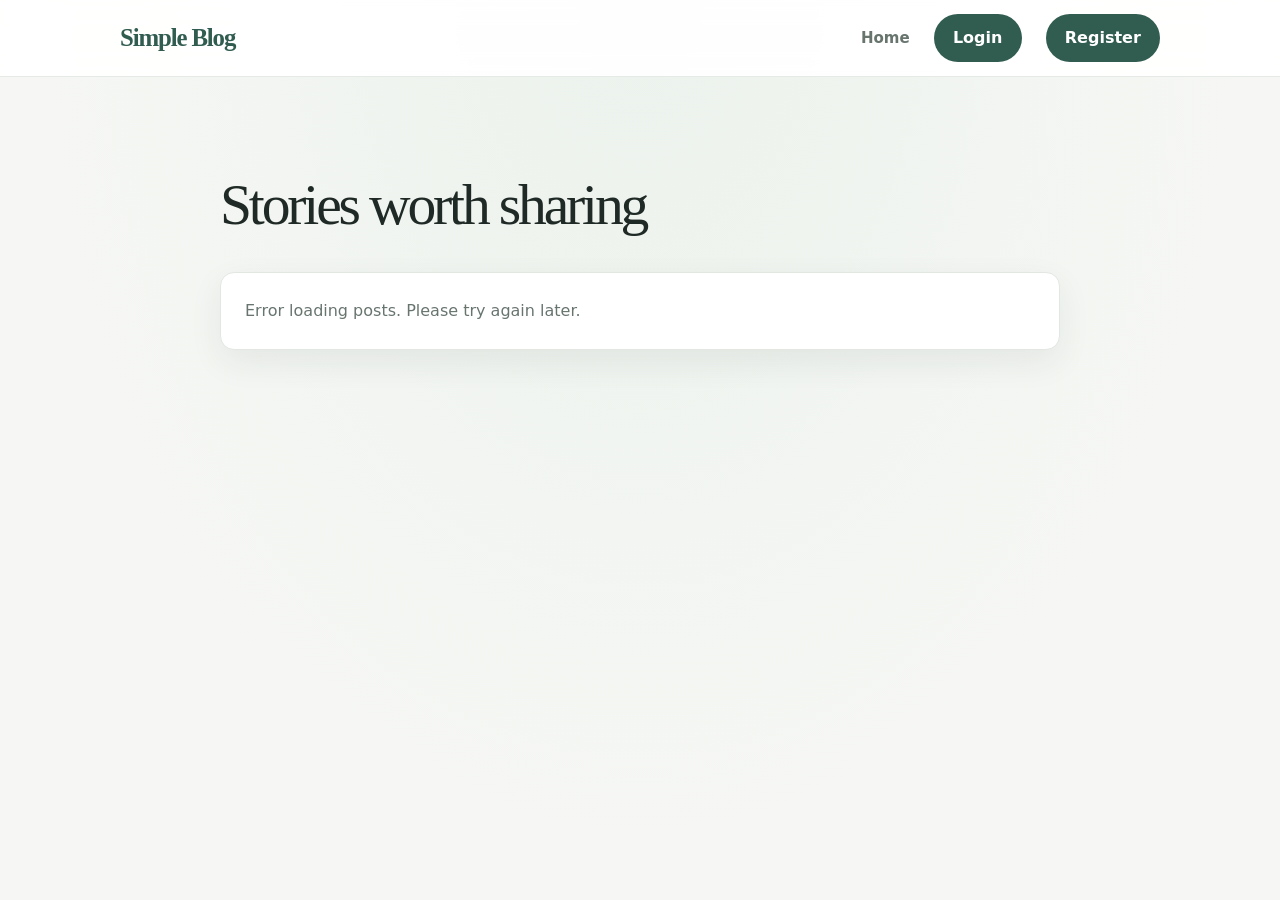
==== index.html @ 531186dd "Initial Frontend Commit" ====
<!DOCTYPE html>
<html lang="en">
<head>
    <meta charset="UTF-8">
    <meta name="viewport" content="width=device-width, initial-scale=1.0">
    <title>Simple Blog | Home</title>
    <link rel="stylesheet" href="css/style.css">
</head>
<body>
    <header class="nav-bar">
        <div class="nav-container">
           <a href="index.html" class="brand">Simple Blog</a>

           <nav class="nav-links" id ="nav-links">
            
                <ul>
                    <li><a href="index.html">Home</a></li>
                    <li><a href="create.html" class="btn-primary">Create Blog</a></li>
                </ul>
            </nav>
        </div>
    </header>


    <main class="main-container">
        <h1>Stories worth sharing</h1>
        <div class="post-list" id="post-list">
        <p>Loading posts...</p>
        </div>

        <div>
            
        </div>
    </main>
    

    <script type="module" src="js/feed.js"></script>
    <script type="module" src="js/nav.js"></script>
</body>
</html>
---- css/style.css ----
:root {
    color-scheme: light;
    --primary: #315c50;
    --primary-hover: #24473d;
    --bg: #f6f7f4;
    --surface: #ffffff;
    --border: #e2e7e2;
    --text: #1f2925;
    --muted: #68756f;
    --focus: #82b7a5;
    --radius: 14px;
    --shadow: 0 12px 34px rgba(28, 48, 39, 0.07);
}

* {
    box-sizing: border-box;
    margin: 0;
    padding: 0;
}

body {
    min-height: 100vh;
    background:
        radial-gradient(ellipse at top, rgba(221, 235, 226, 0.42), transparent 38rem),
        var(--bg);
    color: var(--text);
    font-family: Inter, ui-sans-serif, system-ui, -apple-system, BlinkMacSystemFont, "Segoe UI", sans-serif;
    line-height: 1.7;
    -webkit-font-smoothing: antialiased;
}

a {
    color: inherit;
    text-decoration: none;
}

button,
input,
textarea {
    font: inherit;
}

.nav-bar {
    position: sticky;
    top: 0;
    z-index: 10;
    border-bottom: 1px solid rgba(226, 231, 226, 0.85);
    background: rgba(255, 255, 255, 0.92);
    backdrop-filter: blur(14px);
}

.nav-container {
    width: min(100% - 3rem, 1040px);
    min-height: 76px;
    margin: 0 auto;
    display: flex;
    justify-content: space-between;
    align-items: center;
    gap: 1.5rem;
}

.brand {
    color: var(--primary);
    font-family: Georgia, "Times New Roman", serif;
    font-size: 1.55rem;
    font-weight: 700;
    letter-spacing: -0.045em;
}

.nav-links ul {
    display: flex;
    align-items: center;
    gap: 1.5rem;
    list-style: none;
}

.nav-links a:not(.btn-primary) {
    color: var(--muted);
    font-size: 0.94rem;
    font-weight: 600;
    transition: color 160ms ease;
}

.nav-links a:not(.btn-primary):hover {
    color: var(--primary);
}

.btn-primary,
button[type="submit"] {
    display: inline-flex;
    min-height: 44px;
    align-items: center;
    justify-content: center;
    border: 0;
    border-radius: 999px;
    padding: 0.65rem 1.2rem;
    background: var(--primary);
    color: #fff;
    font-weight: 650;
    cursor: pointer;
    transition: background 160ms ease, transform 160ms ease, box-shadow 160ms ease;
}

.btn-primary:hover,
button[type="submit"]:hover {
    transform: translateY(-1px);
    background: var(--primary-hover);
    box-shadow: 0 6px 16px rgba(49, 92, 80, 0.2);
}

a:focus-visible,
button:focus-visible,
input:focus-visible,
textarea:focus-visible {
    outline: 3px solid var(--focus);
    outline-offset: 3px;
}

.main-container {
    width: min(100% - 3rem, 840px);
    margin: 0 auto;
    padding: clamp(3rem, 8vw, 6rem) 0;
}

.main-container > h1,
.main-container > h2 {
    margin-bottom: 0.65rem;
    font-family: Georgia, "Times New Roman", serif;
    font-size: clamp(2.3rem, 6vw, 3.6rem);
    font-weight: 500;
    letter-spacing: -0.055em;
    line-height: 1.1;
}

.post-list {
    display: grid;
    gap: 1.15rem;
    margin-top: 2.25rem;
}

.post-list > p,
.post {
    border: 1px solid var(--border);
    border-radius: var(--radius);
    background: var(--surface);
    box-shadow: var(--shadow);
}

.post-list > p {
    padding: 1.5rem;
    color: var(--muted);
}

.post {
    padding: clamp(1.5rem, 4vw, 2.25rem);
    transition: border-color 180ms ease, transform 180ms ease, box-shadow 180ms ease;
}

.post:hover {
    transform: translateY(-2px);
    border-color: #c8d8cf;
    box-shadow: 0 16px 38px rgba(28, 48, 39, 0.1);
}

.post h2 {
    margin-bottom: 0.75rem;
    font-family: Georgia, "Times New Roman", serif;
    font-size: clamp(1.45rem, 3vw, 1.9rem);
    font-weight: 600;
    letter-spacing: -0.035em;
    line-height: 1.25;
}

.post p {
    color: #52605a;
    overflow-wrap: anywhere;
    white-space: pre-wrap;
}

.form-card {
    max-width: 720px;
    margin: 0 auto;
    border: 1px solid var(--border);
    border-radius: 20px;
    padding: clamp(1.5rem, 5vw, 3rem);
    background: var(--surface);
    box-shadow: var(--shadow);
}

.form-card h1,
.form-card h2 {
    margin-bottom: 0.5rem;
    font-family: Georgia, "Times New Roman", serif;
    font-size: clamp(2rem, 5vw, 2.8rem);
    font-weight: 500;
    letter-spacing: -0.05em;
    line-height: 1.15;
}

.form-intro {
    margin-bottom: 2rem;
    color: var(--muted);
}

#create-form {
    display: grid;
    gap: 1.5rem;
}

.form-group {
    display: grid;
    gap: 0.5rem;
}

.form-group label {
    font-size: 0.94rem;
    font-weight: 650;
}

.form-group input,
.form-group textarea {
    width: 100%;
    border: 1px solid #d6ded8;
    border-radius: 10px;
    padding: 0.85rem 1rem;
    background: #fcfdfb;
    color: var(--text);
    transition: border-color 160ms ease, box-shadow 160ms ease;
}

.form-group input::placeholder,
.form-group textarea::placeholder {
    color: #99a49e;
}

.form-group input:focus,
.form-group textarea:focus {
    border-color: var(--focus);
    outline: none;
    box-shadow: 0 0 0 4px rgba(130, 183, 165, 0.18);
}

.form-group textarea {
    min-height: 240px;
    resize: vertical;
}

button[type="submit"] {
    justify-self: start;
    min-width: 150px;
}

.auth-main {
    display: grid;
    min-height: calc(100vh - 76px);
    align-content: center;
    justify-items: center;
    padding-top: clamp(2rem, 6vw, 4rem);
    padding-bottom: clamp(2rem, 6vw, 4rem);
}

.auth-card {
    width: min(100%, 460px);
    padding: clamp(1.75rem, 6vw, 2.75rem);
}

.auth-card h1 {
    margin-bottom: 0.5rem;
}

.auth-card .form-intro {
    margin-bottom: 1.75rem;
}

.auth-form {
    display: grid;
    gap: 1.25rem;
}

.auth-form button[type="submit"] {
    width: 100%;
    margin-top: 0.25rem;
}

.auth-switch {
    color: var(--muted);
    font-size: 0.93rem;
    text-align: center;
}

.auth-switch a {
    color: var(--primary);
    font-weight: 700;
}

.auth-switch a:hover {
    color: var(--primary-hover);
    text-decoration: underline;
    text-underline-offset: 3px;
}

@media (max-width: 560px) {
    .nav-container {
        width: min(100% - 2rem, 1040px);
        min-height: 68px;
    }

    .brand {
        font-size: 1.35rem;
    }

    .nav-links ul {
        gap: 0.85rem;
    }

    .nav-links a:not(.btn-primary) {
        font-size: 0.88rem;
    }

    .btn-primary {
        min-height: 40px;
        padding: 0.55rem 0.9rem;
        font-size: 0.88rem;
    }

    .main-container {
        width: min(100% - 2rem, 840px);
        padding: 3rem 0;
    }

    .auth-main {
        min-height: calc(100vh - 68px);
        padding-top: 2rem;
        padding-bottom: 2rem;
    }
}

@media (prefers-reduced-motion: reduce) {
    *,
    *::before,
    *::after {
        scroll-behavior: auto !important;
        transition-duration: 0.01ms !important;
    }
}
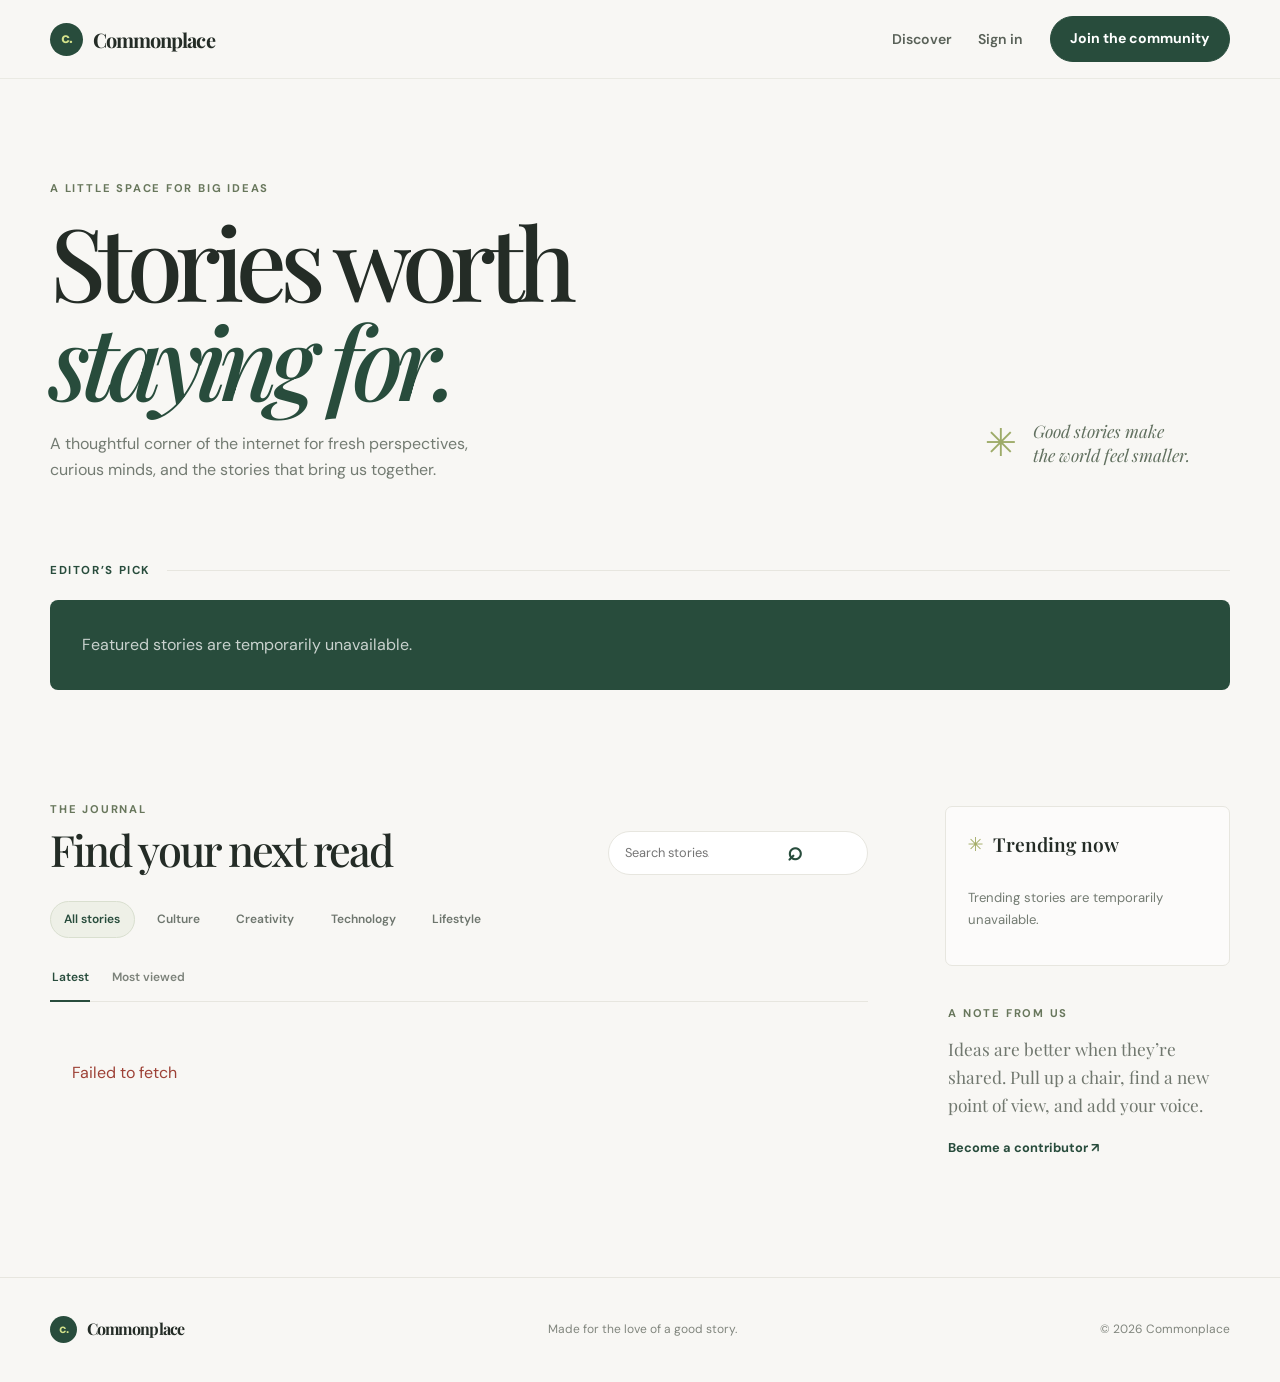
==== commit 58ac51d0: "Update" ====
--- a/index.html
+++ b/index.html
@@ -3,38 +3,89 @@
 <head>
     <meta charset="UTF-8">
     <meta name="viewport" content="width=device-width, initial-scale=1.0">
-    <title>Simple Blog | Home</title>
+    <meta name="theme-color" content="#f8f7f4">
+    <meta name="description" content="Thoughtful stories on creativity, culture, technology, and everyday life.">
+    <title>Commonplace — Stories worth sharing</title>
+    <link rel="preconnect" href="https://fonts.googleapis.com">
+    <link rel="preconnect" href="https://fonts.gstatic.com" crossorigin>
+    <link href="https://fonts.googleapis.com/css2?family=DM+Sans:wght@400;500;600;700&family=Playfair+Display:wght@500;600;700&display=swap" rel="stylesheet">
     <link rel="stylesheet" href="css/style.css">
 </head>
 <body>
-    <header class="nav-bar">
+    <header class="site-header">
         <div class="nav-container">
-           <a href="index.html" class="brand">Simple Blog</a>
-
-           <nav class="nav-links" id ="nav-links">
-            
-                <ul>
-                    <li><a href="index.html">Home</a></li>
-                    <li><a href="create.html" class="btn-primary">Create Blog</a></li>
-                </ul>
+            <a href="index.html" class="brand"><span class="brand-mark">c.</span> Commonplace</a>
+            <nav id="nav-links" class="nav-links" aria-label="Main navigation">
+                <ul><li><a href="index.html" aria-current="page">Discover</a></li><li><a href="login.html">Sign in</a></li><li><a class="btn-primary" href="register.html">Join the community</a></li></ul>
             </nav>
         </div>
     </header>
 
+    <main class="home-container">
+        <section class="welcome-row">
+            <div>
+                <p class="eyebrow">A little space for big ideas</p>
+                <h1>Stories worth<br><span>staying for.</span></h1>
+                <p class="welcome-copy">A thoughtful corner of the internet for fresh perspectives, curious minds, and the stories that bring us together.</p>
+            </div>
+            <div class="welcome-aside">
+                <span class="welcome-aside-mark" aria-hidden="true">✳</span>
+                <p>Good stories make<br>the world feel smaller.</p>
+            </div>
+        </section>
 
-    <main class="main-container">
-        <h1>Stories worth sharing</h1>
-        <div class="post-list" id="post-list">
-        <p>Loading posts...</p>
-        </div>
+        <section class="featured-section" aria-label="Featured story">
+            <div class="section-kicker"><span>Editor’s pick</span><span class="kicker-line"></span></div>
+            <div id="featured-post" class="featured-placeholder"><p>Finding your next favorite story...</p></div>
+        </section>
 
-        <div>
-            
-        </div>
+        <section class="discover-layout">
+            <div class="feed-column">
+                <div class="feed-heading">
+                    <div>
+                        <p class="eyebrow">The journal</p>
+                        <h2>Find your next read</h2>
+                    </div>
+                    <form id="search-form" class="search-form" role="search">
+                        <label class="sr-only" for="search-input">Search stories</label>
+                        <input id="search-input" type="search" placeholder="Search stories..." autocomplete="off">
+                        <button type="submit" aria-label="Search">⌕</button>
+                    </form>
+                </div>
+                <div class="feed-controls">
+                    <div class="category-filters" id="category-filters" aria-label="Filter stories by category">
+                        <button class="category-chip is-active" type="button" data-category="All stories" aria-pressed="true">All stories</button>
+                        <button class="category-chip" type="button" data-category="Culture" aria-pressed="false">Culture</button>
+                        <button class="category-chip" type="button" data-category="Creativity" aria-pressed="false">Creativity</button>
+                        <button class="category-chip" type="button" data-category="Technology" aria-pressed="false">Technology</button>
+                        <button class="category-chip" type="button" data-category="Lifestyle" aria-pressed="false">Lifestyle</button>
+                    </div>
+                    <div class="sort-tabs" role="tablist" aria-label="Sort stories">
+                        <button type="button" class="sort-tab is-active" data-sort="latest" role="tab" aria-selected="true">Latest</button>
+                        <button type="button" class="sort-tab" data-sort="popular" role="tab" aria-selected="false">Most viewed</button>
+                    </div>
+                </div>
+                <div class="post-list" id="post-list" aria-live="polite"><p class="loading-message">Loading the latest stories...</p></div>
+            </div>
+            <aside class="sidebar">
+                <section class="sidebar-card trending-card" aria-labelledby="trending-title">
+                    <div class="sidebar-heading"><span class="trending-star">✳</span><h2 id="trending-title">Trending now</h2></div>
+                    <div id="trending-list" class="trending-list"><p class="sidebar-muted">Gathering the most-read stories...</p></div>
+                </section>
+                <section class="sidebar-note">
+                    <p class="eyebrow">A note from us</p>
+                    <p>Ideas are better when they’re shared. Pull up a chair, find a new point of view, and add your voice.</p>
+                    <a href="register.html" class="text-link">Become a contributor <span aria-hidden="true">↗</span></a>
+                </section>
+            </aside>
+        </section>
     </main>
-    
-
+    <footer class="site-footer">
+        <a href="index.html" class="brand"><span class="brand-mark">c.</span> Commonplace</a>
+        <p>Made for the love of a good story.</p>
+        <span>© <span id="year"></span> Commonplace</span>
+    </footer>
     <script type="module" src="js/feed.js"></script>
     <script type="module" src="js/nav.js"></script>
 </body>
-</html>+</html>
--- a/css/style.css
+++ b/css/style.css
@@ -1,345 +1,599 @@
 :root {
     color-scheme: light;
-    --primary: #315c50;
-    --primary-hover: #24473d;
-    --bg: #f6f7f4;
-    --surface: #ffffff;
-    --border: #e2e7e2;
-    --text: #1f2925;
-    --muted: #68756f;
-    --focus: #82b7a5;
-    --radius: 14px;
-    --shadow: 0 12px 34px rgba(28, 48, 39, 0.07);
-}
-
-* {
-    box-sizing: border-box;
-    margin: 0;
-    padding: 0;
-}
-
+    --ink: #242c26;
+    --muted: #737b72;
+    --paper: #f8f7f4;
+    --white: #fff;
+    --line: #e7e6df;
+    --forest: #284c3c;
+    --forest-dark: #1d382c;
+    --lime: #d4e28b;
+    --peach: #f1d6c6;
+    --serif: "Playfair Display", Georgia, "Times New Roman", serif;
+    --sans: "DM Sans", Inter, ui-sans-serif, system-ui, sans-serif;
+    --shadow: 0 18px 55px rgba(36, 44, 38, .08);
+}
+
+* { box-sizing: border-box; }
+html { scroll-behavior: smooth; }
 body {
     min-height: 100vh;
-    background:
-        radial-gradient(ellipse at top, rgba(221, 235, 226, 0.42), transparent 38rem),
-        var(--bg);
-    color: var(--text);
-    font-family: Inter, ui-sans-serif, system-ui, -apple-system, BlinkMacSystemFont, "Segoe UI", sans-serif;
-    line-height: 1.7;
+    margin: 0;
+    background: var(--paper);
+    color: var(--ink);
+    font-family: var(--sans);
+    line-height: 1.65;
     -webkit-font-smoothing: antialiased;
 }
-
-a {
-    color: inherit;
-    text-decoration: none;
-}
-
-button,
-input,
-textarea {
-    font: inherit;
-}
-
-.nav-bar {
+a { color: inherit; text-decoration: none; }
+button, input, textarea, select { font: inherit; }
+button { color: inherit; }
+button:disabled { cursor: not-allowed; opacity: .65; }
+img { display: block; max-width: 100%; }
+.sr-only {
+    position: absolute;
+    width: 1px;
+    height: 1px;
+    padding: 0;
+    overflow: hidden;
+    clip: rect(0, 0, 0, 0);
+    white-space: nowrap;
+    clip-path: inset(50%);
+}
+
+.site-header {
     position: sticky;
     top: 0;
     z-index: 10;
-    border-bottom: 1px solid rgba(226, 231, 226, 0.85);
-    background: rgba(255, 255, 255, 0.92);
-    backdrop-filter: blur(14px);
-}
-
+    border-bottom: 1px solid rgba(231, 230, 223, .8);
+    background: rgba(248, 247, 244, .93);
+    backdrop-filter: blur(18px);
+}
 .nav-container {
-    width: min(100% - 3rem, 1040px);
-    min-height: 76px;
+    width: min(100% - 4rem, 1180px);
+    min-height: 78px;
     margin: 0 auto;
     display: flex;
+    align-items: center;
     justify-content: space-between;
-    align-items: center;
     gap: 1.5rem;
 }
-
 .brand {
-    color: var(--primary);
-    font-family: Georgia, "Times New Roman", serif;
-    font-size: 1.55rem;
+    display: inline-flex;
+    align-items: center;
+    gap: .6rem;
+    font-family: var(--serif);
+    font-size: 1.25rem;
     font-weight: 700;
-    letter-spacing: -0.045em;
-}
-
+    letter-spacing: -.045em;
+    white-space: nowrap;
+}
+.brand-mark {
+    display: grid;
+    width: 33px;
+    height: 33px;
+    place-items: center;
+    border-radius: 50%;
+    background: var(--forest);
+    color: var(--lime);
+    font-family: var(--sans);
+    font-size: .95rem;
+    letter-spacing: -.07em;
+}
 .nav-links ul {
     display: flex;
     align-items: center;
-    gap: 1.5rem;
+    gap: 1.65rem;
+    margin: 0;
+    padding: 0;
     list-style: none;
 }
-
-.nav-links a:not(.btn-primary) {
+.nav-links a:not(.btn-primary), .nav-user {
+    color: #596158;
+    font-size: .88rem;
+    font-weight: 600;
+}
+.nav-links a:not(.btn-primary):hover { color: var(--forest); }
+.nav-user { white-space: nowrap; }
+.btn-primary, button[type="submit"], .button-link {
+    display: inline-flex;
+    min-height: 45px;
+    align-items: center;
+    justify-content: center;
+    gap: .45rem;
+    border: 1px solid var(--forest);
+    border-radius: 999px;
+    padding: .68rem 1.2rem;
+    background: var(--forest);
+    color: var(--white);
+    font-size: .88rem;
+    font-weight: 700;
+    cursor: pointer;
+    transition: background .18s ease, transform .18s ease, box-shadow .18s ease;
+}
+.btn-primary:hover, button[type="submit"]:hover, .button-link:hover {
+    transform: translateY(-1px);
+    background: var(--forest-dark);
+    box-shadow: 0 8px 20px rgba(40, 76, 60, .16);
+}
+a:focus-visible, button:focus-visible, input:focus-visible, textarea:focus-visible, select:focus-visible {
+    outline: 3px solid #a8ba67;
+    outline-offset: 3px;
+}
+
+.home-container { width: min(100% - 4rem, 1180px); margin: 0 auto; }
+.welcome-row {
+    display: flex;
+    align-items: flex-end;
+    justify-content: space-between;
+    gap: 2rem;
+    padding: clamp(3.7rem, 8vw, 6.5rem) 0 clamp(3rem, 6vw, 5.2rem);
+}
+.eyebrow {
+    margin: 0 0 .85rem;
+    color: #68775c;
+    font-size: .7rem;
+    font-weight: 700;
+    letter-spacing: .16em;
+    line-height: 1.4;
+    text-transform: uppercase;
+}
+.welcome-row h1 {
+    margin: 0;
+    font-family: var(--serif);
+    font-size: clamp(3.5rem, 8vw, 6.3rem);
+    font-weight: 500;
+    letter-spacing: -.075em;
+    line-height: .99;
+}
+.welcome-row h1 span { color: var(--forest); font-style: italic; }
+.welcome-copy {
+    max-width: 465px;
+    margin: 1.3rem 0 0;
     color: var(--muted);
-    font-size: 0.94rem;
+    font-size: 1rem;
+}
+.welcome-aside {
+    display: flex;
+    align-items: center;
+    gap: 1rem;
+    margin: 0 2.5rem .55rem 0;
+    color: #61705f;
+}
+.welcome-aside-mark { color: #9dab68; font-size: 2.4rem; }
+.welcome-aside p {
+    margin: 0;
+    font-family: var(--serif);
+    font-size: 1.08rem;
+    font-style: italic;
+    line-height: 1.4;
+}
+.featured-section { margin-bottom: clamp(4.5rem, 9vw, 7rem); }
+.section-kicker { display: flex; align-items: center; gap: 1rem; margin-bottom: 1.25rem; }
+.section-kicker span:first-child {
+    color: var(--forest);
+    font-size: .72rem;
+    font-weight: 700;
+    letter-spacing: .14em;
+    text-transform: uppercase;
+}
+.kicker-line { height: 1px; flex: 1; background: var(--line); }
+.featured-placeholder, .featured-card {
+    overflow: hidden;
+    border-radius: 8px;
+    background: var(--forest);
+    color: white;
+}
+.featured-placeholder { padding: 2rem; color: rgba(255,255,255,.75); }
+.featured-card {
+    position: relative;
+    display: grid;
+    min-height: 390px;
+    grid-template-columns: 1.03fr .97fr;
+    isolation: isolate;
+    background: #294d3d;
+}
+.featured-copy {
+    z-index: 1;
+    display: flex;
+    flex-direction: column;
+    align-items: flex-start;
+    justify-content: center;
+    padding: clamp(2rem, 5vw, 4.4rem);
+}
+.featured-category, .post-category {
+    display: inline-block;
+    width: fit-content;
+    border-radius: 999px;
+    padding: .35rem .7rem;
+    background: rgba(255,255,255,.14);
+    color: var(--lime);
+    font-size: .66rem;
+    font-weight: 700;
+    letter-spacing: .13em;
+    text-transform: uppercase;
+}
+.featured-copy h2 {
+    max-width: 540px;
+    margin: 1.1rem 0 .85rem;
+    font-family: var(--serif);
+    font-size: clamp(2rem, 4vw, 3.55rem);
+    font-weight: 500;
+    letter-spacing: -.055em;
+    line-height: 1.13;
+}
+.featured-copy > p { max-width: 490px; margin: 0; color: rgba(255,255,255,.75); }
+.featured-meta {
+    display: flex;
+    flex-wrap: wrap;
+    gap: 1rem;
+    margin: 1.5rem 0;
+    color: rgba(255,255,255,.75);
+    font-size: .78rem;
+}
+.featured-link { color: var(--lime); font-size: .88rem; font-weight: 700; }
+.featured-link:hover { text-decoration: underline; text-underline-offset: 4px; }
+.featured-image {
+    position: relative;
+    min-height: 100%;
+    background: linear-gradient(145deg, #b7b97c, #627e66 52%, #d5aa82);
+}
+.featured-image img { width: 100%; height: 100%; min-height: 390px; object-fit: cover; }
+.featured-image::after {
+    position: absolute;
+    inset: 0;
+    background: linear-gradient(90deg, rgba(29,56,44,.12), transparent 45%);
+    content: "";
+}
+.featured-placeholder h2 { margin: .6rem 0; font: 2rem var(--serif); }
+
+.discover-layout {
+    display: grid;
+    grid-template-columns: minmax(0, 1fr) 285px;
+    align-items: start;
+    gap: clamp(2.5rem, 6vw, 5rem);
+    padding-bottom: 6rem;
+}
+.feed-heading { display: flex; align-items: flex-end; justify-content: space-between; gap: 1.5rem; }
+.feed-heading .eyebrow { margin-bottom: .45rem; }
+.feed-heading h2 {
+    margin: 0;
+    font-family: var(--serif);
+    font-size: clamp(2rem, 4vw, 2.7rem);
+    font-weight: 500;
+    letter-spacing: -.05em;
+    line-height: 1.15;
+}
+.search-form {
+    display: flex;
+    width: min(100%, 260px);
+    height: 44px;
+    align-items: center;
+    border: 1px solid var(--line);
+    border-radius: 999px;
+    background: #fff;
+}
+.search-form input {
+    width: 100%;
+    min-width: 0;
+    border: 0;
+    outline: 0;
+    padding: 0 0 0 1rem;
+    background: transparent;
+    color: var(--ink);
+    font-size: .8rem;
+}
+.search-form input:focus-visible { outline: 0; }
+.search-form button {
+    width: 42px;
+    height: 42px;
+    border: 0;
+    border-radius: 50%;
+    background: transparent;
+    color: var(--forest);
+    font-size: 1.6rem;
+    cursor: pointer;
+}
+.feed-controls { margin: 1.65rem 0 1.2rem; border-bottom: 1px solid var(--line); }
+.category-filters { display: flex; flex-wrap: wrap; gap: .5rem; padding-bottom: 1.2rem; }
+.category-chip, .sort-tab {
+    border: 0;
+    background: transparent;
+    cursor: pointer;
+    font-size: .75rem;
     font-weight: 600;
-    transition: color 160ms ease;
-}
-
-.nav-links a:not(.btn-primary):hover {
-    color: var(--primary);
-}
-
-.btn-primary,
-button[type="submit"] {
+}
+.category-chip {
+    border: 1px solid transparent;
+    border-radius: 999px;
+    padding: .48rem .83rem;
+    color: #6e766e;
+}
+.category-chip:hover, .category-chip.is-active { border-color: #d9dfcf; background: #eef0e7; color: var(--forest); }
+.sort-tabs { display: flex; gap: 1.25rem; }
+.sort-tab { position: relative; padding: .7rem .1rem .8rem; color: #7c827a; }
+.sort-tab.is-active { color: var(--forest); }
+.sort-tab.is-active::after {
+    position: absolute;
+    right: 0;
+    bottom: -1px;
+    left: 0;
+    height: 2px;
+    background: var(--forest);
+    content: "";
+}
+.post-list { display: grid; gap: 1.15rem; }
+.post-card {
+    display: grid;
+    grid-template-columns: 170px minmax(0, 1fr);
+    gap: 1.4rem;
+    padding: 1.1rem 0;
+    border-bottom: 1px solid var(--line);
+}
+.post-card-image {
+    display: block;
+    width: 100%;
+    height: 145px;
+    overflow: hidden;
+    border-radius: 5px;
+    background: linear-gradient(135deg, #e8d2bb, #a8b28a 55%, #6a8871);
+}
+.post-card-image img { width: 100%; height: 100%; object-fit: cover; transition: transform .3s ease; }
+.post-card-image:hover img { transform: scale(1.04); }
+.post-card-copy { display: flex; flex-direction: column; align-items: flex-start; }
+.post-category { margin-bottom: .5rem; background: #edf0e7; color: var(--forest); }
+.post-card h3 {
+    margin: 0;
+    font-family: var(--serif);
+    font-size: 1.3rem;
+    font-weight: 600;
+    letter-spacing: -.025em;
+    line-height: 1.3;
+}
+.post-card h3 a:hover { color: var(--forest); }
+.post-excerpt {
+    display: -webkit-box;
+    margin: .45rem 0 .65rem;
+    overflow: hidden;
+    color: #70776e;
+    font-size: .83rem;
+    line-height: 1.55;
+    -webkit-box-orient: vertical;
+    -webkit-line-clamp: 2;
+}
+.post-meta { display: flex; flex-wrap: wrap; gap: .55rem 1rem; margin-top: auto; color: #81867e; font-size: .7rem; }
+.sidebar { display: grid; gap: 1.25rem; padding-top: .25rem; }
+.sidebar-card { padding: 1.35rem; border: 1px solid var(--line); border-radius: 7px; background: rgba(255,255,255,.58); }
+.sidebar-heading { display: flex; align-items: center; gap: .6rem; margin-bottom: .85rem; }
+.sidebar-heading h2 { margin: 0; font-family: var(--serif); font-size: 1.2rem; font-weight: 600; }
+.trending-star { color: #a4ac67; font-size: 1.2rem; }
+.trending-list { display: grid; }
+.trending-item { display: grid; grid-template-columns: 25px 1fr; gap: .65rem; padding: .8rem 0; border-top: 1px solid var(--line); }
+.trending-number { color: #a3ab87; font-family: var(--serif); font-size: 1.15rem; }
+.trending-item a { font-family: var(--serif); font-size: .92rem; font-weight: 600; line-height: 1.38; }
+.trending-item a:hover { color: var(--forest); }
+.trending-item span { display: block; margin-top: .25rem; color: #82877f; font-family: var(--sans); font-size: .66rem; }
+.sidebar-muted { color: var(--muted); font-size: .82rem; }
+.sidebar-note { padding: 1.25rem .2rem; }
+.sidebar-note > p:not(.eyebrow) { margin: 0 0 1rem; color: #70776e; font-family: var(--serif); font-size: 1.08rem; line-height: 1.6; }
+.text-link { color: var(--forest); font-size: .8rem; font-weight: 700; }
+.text-link:hover { text-decoration: underline; text-underline-offset: 4px; }
+.loading-message, .empty-message, .error-message { padding: 1.4rem; color: var(--muted); }
+.error-message { color: #9d4136; }
+
+.site-footer {
+    display: flex;
+    min-height: 105px;
+    align-items: center;
+    justify-content: space-between;
+    gap: 1rem;
+    padding: 1.5rem max(2rem, calc((100vw - 1180px) / 2));
+    border-top: 1px solid var(--line);
+    color: #81867e;
+    font-size: .75rem;
+}
+.site-footer .brand { color: var(--ink); font-size: 1rem; }
+.site-footer .brand-mark { width: 27px; height: 27px; font-size: .78rem; }
+.site-footer p { margin: 0; }
+
+.main-container { width: min(100% - 3rem, 850px); margin: 0 auto; padding: clamp(2.5rem, 7vw, 5.5rem) 0; }
+.form-card { border: 1px solid var(--line); border-radius: 10px; padding: clamp(1.5rem, 5vw, 3rem); background: var(--white); box-shadow: var(--shadow); }
+.form-card h1, .form-card h2 { margin: 0 0 .55rem; font-family: var(--serif); font-size: clamp(2rem, 5vw, 3rem); font-weight: 500; letter-spacing: -.055em; line-height: 1.12; }
+.form-intro { margin: 0 0 2rem; color: var(--muted); }
+#create-form, #edit-form { display: grid; gap: 1.35rem; }
+.form-group { display: grid; gap: .45rem; }
+.form-group label { font-size: .85rem; font-weight: 700; }
+.form-hint { margin: 0; color: var(--muted); font-size: .75rem; }
+.form-group input, .form-group textarea, .form-group select, .comment-form textarea {
+    width: 100%;
+    border: 1px solid #dfe2da;
+    border-radius: 6px;
+    padding: .85rem .95rem;
+    background: #fdfdfa;
+    color: var(--ink);
+}
+.form-group textarea { min-height: 280px; resize: vertical; }
+.form-group input::placeholder, .form-group textarea::placeholder { color: #a0a49b; }
+.form-group input[type="file"] { padding: .7rem; background: #fff; font-size: .83rem; }
+.image-preview { display: grid; justify-items: start; gap: .55rem; margin-top: .25rem; }
+.image-preview img { width: min(100%, 360px); max-height: 230px; border-radius: 6px; object-fit: cover; }
+.image-preview[hidden], .remove-cover-option[hidden] { display: none; }
+.image-remove { border: 0; padding: 0; background: transparent; color: #a3483d; font-size: .77rem; font-weight: 700; cursor: pointer; }
+.image-remove:hover { text-decoration: underline; text-underline-offset: 3px; }
+.remove-cover-option { display: flex; width: fit-content; align-items: center; gap: .5rem; color: var(--muted); font-size: .8rem; cursor: pointer; }
+.remove-cover-option input { accent-color: var(--forest); }
+button[type="submit"] { justify-self: start; min-width: 145px; }
+.form-status { min-height: 1.5rem; margin: 0; color: #9d4136; font-size: .85rem; }
+.auth-main { display: grid; min-height: calc(100vh - 78px); align-content: center; justify-items: center; padding-top: 2rem; padding-bottom: 2rem; }
+.auth-card { width: min(100%, 470px); }
+.auth-card h1 { margin-bottom: .5rem; }
+.auth-card .form-intro { margin-bottom: 1.7rem; }
+.auth-form { display: grid; gap: 1.1rem; }
+.auth-form button[type="submit"] { width: 100%; margin-top: .3rem; }
+.auth-switch { color: var(--muted); font-size: .85rem; text-align: center; }
+.auth-switch a { color: var(--forest); font-weight: 700; }
+
+.article-main { width: min(100% - 3rem, 800px); padding-top: clamp(2.5rem, 7vw, 5rem); }
+.article-back { display: inline-block; margin-bottom: 2rem; color: var(--muted); font-size: .82rem; font-weight: 600; }
+.article-back:hover { color: var(--forest); }
+.article-header { margin-bottom: 2rem; }
+.article-header h1 { max-width: 780px; margin: .8rem 0 1.2rem; font-family: var(--serif); font-size: clamp(2.6rem, 7vw, 4.8rem); font-weight: 500; letter-spacing: -.065em; line-height: 1.05; }
+.article-meta { display: flex; flex-wrap: wrap; gap: .6rem 1.2rem; color: var(--muted); font-size: .82rem; }
+.article-cover { width: 100%; max-height: 480px; margin: 2rem 0; overflow: hidden; border-radius: 7px; background: linear-gradient(135deg, #e8d2bb, #a8b28a 55%, #6a8871); }
+.article-cover img { width: 100%; max-height: 480px; object-fit: cover; }
+.article-body { color: #41483f; font-family: var(--serif); font-size: 1.17rem; line-height: 1.9; overflow-wrap: anywhere; }
+.article-body p { margin: 0 0 1.4rem; white-space: pre-wrap; }
+.article-tools { display: flex; align-items: center; justify-content: space-between; gap: 1rem; margin: 2rem 0 3rem; padding: 1.2rem 0; border-top: 1px solid var(--line); border-bottom: 1px solid var(--line); }
+.engagement-button {
     display: inline-flex;
-    min-height: 44px;
-    align-items: center;
-    justify-content: center;
-    border: 0;
+    min-height: 40px;
+    align-items: center;
+    gap: .5rem;
+    border: 1px solid var(--line);
     border-radius: 999px;
-    padding: 0.65rem 1.2rem;
-    background: var(--primary);
-    color: #fff;
-    font-weight: 650;
+    padding: .5rem .95rem;
+    background: white;
+    color: var(--ink);
+    font-size: .83rem;
+    font-weight: 700;
     cursor: pointer;
-    transition: background 160ms ease, transform 160ms ease, box-shadow 160ms ease;
-}
-
-.btn-primary:hover,
-button[type="submit"]:hover {
-    transform: translateY(-1px);
-    background: var(--primary-hover);
-    box-shadow: 0 6px 16px rgba(49, 92, 80, 0.2);
-}
-
-a:focus-visible,
-button:focus-visible,
-input:focus-visible,
-textarea:focus-visible {
-    outline: 3px solid var(--focus);
-    outline-offset: 3px;
-}
-
-.main-container {
-    width: min(100% - 3rem, 840px);
-    margin: 0 auto;
-    padding: clamp(3rem, 8vw, 6rem) 0;
-}
-
-.main-container > h1,
-.main-container > h2 {
-    margin-bottom: 0.65rem;
-    font-family: Georgia, "Times New Roman", serif;
-    font-size: clamp(2.3rem, 6vw, 3.6rem);
-    font-weight: 500;
-    letter-spacing: -0.055em;
-    line-height: 1.1;
-}
-
-.post-list {
-    display: grid;
-    gap: 1.15rem;
-    margin-top: 2.25rem;
-}
-
-.post-list > p,
-.post {
-    border: 1px solid var(--border);
-    border-radius: var(--radius);
-    background: var(--surface);
-    box-shadow: var(--shadow);
-}
-
-.post-list > p {
-    padding: 1.5rem;
-    color: var(--muted);
-}
-
-.post {
-    padding: clamp(1.5rem, 4vw, 2.25rem);
-    transition: border-color 180ms ease, transform 180ms ease, box-shadow 180ms ease;
-}
-
-.post:hover {
-    transform: translateY(-2px);
-    border-color: #c8d8cf;
-    box-shadow: 0 16px 38px rgba(28, 48, 39, 0.1);
-}
-
-.post h2 {
-    margin-bottom: 0.75rem;
-    font-family: Georgia, "Times New Roman", serif;
-    font-size: clamp(1.45rem, 3vw, 1.9rem);
-    font-weight: 600;
-    letter-spacing: -0.035em;
-    line-height: 1.25;
-}
-
-.post p {
-    color: #52605a;
-    overflow-wrap: anywhere;
-    white-space: pre-wrap;
-}
-
-.form-card {
-    max-width: 720px;
-    margin: 0 auto;
-    border: 1px solid var(--border);
-    border-radius: 20px;
-    padding: clamp(1.5rem, 5vw, 3rem);
-    background: var(--surface);
-    box-shadow: var(--shadow);
-}
-
-.form-card h1,
-.form-card h2 {
-    margin-bottom: 0.5rem;
-    font-family: Georgia, "Times New Roman", serif;
-    font-size: clamp(2rem, 5vw, 2.8rem);
-    font-weight: 500;
-    letter-spacing: -0.05em;
-    line-height: 1.15;
-}
-
-.form-intro {
-    margin-bottom: 2rem;
-    color: var(--muted);
-}
-
-#create-form {
-    display: grid;
-    gap: 1.5rem;
-}
-
-.form-group {
-    display: grid;
-    gap: 0.5rem;
-}
-
-.form-group label {
-    font-size: 0.94rem;
-    font-weight: 650;
-}
-
-.form-group input,
-.form-group textarea {
-    width: 100%;
-    border: 1px solid #d6ded8;
-    border-radius: 10px;
-    padding: 0.85rem 1rem;
-    background: #fcfdfb;
-    color: var(--text);
-    transition: border-color 160ms ease, box-shadow 160ms ease;
-}
-
-.form-group input::placeholder,
-.form-group textarea::placeholder {
-    color: #99a49e;
-}
-
-.form-group input:focus,
-.form-group textarea:focus {
-    border-color: var(--focus);
-    outline: none;
-    box-shadow: 0 0 0 4px rgba(130, 183, 165, 0.18);
-}
-
-.form-group textarea {
-    min-height: 240px;
-    resize: vertical;
-}
-
-button[type="submit"] {
-    justify-self: start;
-    min-width: 150px;
-}
-
-.auth-main {
-    display: grid;
-    min-height: calc(100vh - 76px);
-    align-content: center;
-    justify-items: center;
-    padding-top: clamp(2rem, 6vw, 4rem);
-    padding-bottom: clamp(2rem, 6vw, 4rem);
-}
-
-.auth-card {
-    width: min(100%, 460px);
-    padding: clamp(1.75rem, 6vw, 2.75rem);
-}
-
-.auth-card h1 {
-    margin-bottom: 0.5rem;
-}
-
-.auth-card .form-intro {
-    margin-bottom: 1.75rem;
-}
-
-.auth-form {
-    display: grid;
-    gap: 1.25rem;
-}
-
-.auth-form button[type="submit"] {
-    width: 100%;
-    margin-top: 0.25rem;
-}
-
-.auth-switch {
-    color: var(--muted);
-    font-size: 0.93rem;
-    text-align: center;
-}
-
-.auth-switch a {
-    color: var(--primary);
-    font-weight: 700;
-}
-
-.auth-switch a:hover {
-    color: var(--primary-hover);
-    text-decoration: underline;
-    text-underline-offset: 3px;
-}
-
-@media (max-width: 560px) {
-    .nav-container {
-        width: min(100% - 2rem, 1040px);
-        min-height: 68px;
-    }
-
-    .brand {
-        font-size: 1.35rem;
-    }
-
-    .nav-links ul {
-        gap: 0.85rem;
-    }
-
-    .nav-links a:not(.btn-primary) {
-        font-size: 0.88rem;
-    }
-
-    .btn-primary {
-        min-height: 40px;
-        padding: 0.55rem 0.9rem;
-        font-size: 0.88rem;
-    }
-
-    .main-container {
-        width: min(100% - 2rem, 840px);
-        padding: 3rem 0;
-    }
-
-    .auth-main {
-        min-height: calc(100vh - 68px);
-        padding-top: 2rem;
-        padding-bottom: 2rem;
-    }
-}
-
+}
+.engagement-button:hover, .engagement-button.is-liked { border-color: #d9b7a8; background: #fff4ef; color: #a84d39; }
+.article-actions { display: flex; gap: .6rem; }
+.article-action { border: 0; background: transparent; color: var(--muted); font-size: .8rem; font-weight: 600; cursor: pointer; }
+.article-action:hover { color: var(--forest); }
+.comments-section { padding-top: .5rem; }
+.comments-heading { margin: 0 0 1.35rem; font-family: var(--serif); font-size: 1.8rem; font-weight: 500; letter-spacing: -.04em; }
+.comment-form { display: grid; gap: .7rem; margin-bottom: 2rem; }
+.comment-form textarea { min-height: 105px; resize: vertical; }
+.comment-form button[type="submit"] { justify-self: end; }
+.comment-list { display: grid; gap: 1.1rem; }
+.comment-item { padding: 1rem 0; border-top: 1px solid var(--line); }
+.comment-meta { display: flex; justify-content: space-between; gap: 1rem; margin-bottom: .4rem; font-size: .78rem; }
+.comment-author { font-weight: 700; }
+.comment-date { color: var(--muted); }
+.comment-body { margin: 0; color: #656c63; font-size: .9rem; white-space: pre-wrap; overflow-wrap: anywhere; }
+.comment-login { margin-bottom: 2rem; color: var(--muted); font-size: .88rem; }
+.comment-login a { color: var(--forest); font-weight: 700; }
+
+.admin-main { width: min(100% - 4rem, 1180px); margin: 0 auto; padding: clamp(2.5rem, 6vw, 4.5rem) 0 5rem; }
+.admin-intro { display: flex; align-items: flex-end; justify-content: space-between; gap: 2rem; margin-bottom: 2rem; }
+.admin-intro h1 { margin: 0; font-family: var(--serif); font-size: clamp(2.7rem, 6vw, 4.2rem); font-weight: 500; letter-spacing: -.065em; line-height: 1.08; }
+.admin-intro p:not(.eyebrow) { max-width: 600px; margin: .75rem 0 0; color: var(--muted); }
+.admin-intro .button-link { flex: 0 0 auto; }
+.admin-stats { display: grid; grid-template-columns: repeat(3, 1fr); gap: 1rem; margin-bottom: 1.2rem; }
+.admin-stat { display: grid; gap: .35rem; padding: 1.2rem 1.35rem; border: 1px solid var(--line); border-radius: 7px; background: var(--white); }
+.admin-stat span { color: var(--muted); font-size: .77rem; font-weight: 600; }
+.admin-stat strong { color: var(--forest); font-family: var(--serif); font-size: 2rem; font-weight: 500; line-height: 1.2; }
+.admin-panel { margin-top: 1.2rem; padding: clamp(1.25rem, 3vw, 2rem); border: 1px solid var(--line); border-radius: 8px; background: rgba(255,255,255,.85); }
+.admin-panel-heading { display: flex; align-items: center; justify-content: space-between; gap: 1rem; }
+.admin-panel-heading .eyebrow { margin-bottom: .4rem; }
+.admin-panel-heading h2 { margin: 0; font-family: var(--serif); font-size: clamp(1.45rem, 3vw, 1.9rem); font-weight: 500; letter-spacing: -.04em; }
+.admin-badge, .role-pill { display: inline-flex; width: fit-content; align-items: center; border-radius: 999px; padding: .34rem .7rem; background: #edf0e7; color: var(--forest); font-size: .68rem; font-weight: 700; text-transform: capitalize; }
+.role-admin { background: #f5e8d9; color: #85582d; }
+.role-user { background: #f0f0ed; color: #686e66; }
+.admin-panel-copy { margin: .55rem 0 1.25rem; color: var(--muted); font-size: .85rem; }
+.author-form { display: grid; grid-template-columns: repeat(3, minmax(0, 1fr)) auto; align-items: end; gap: .8rem; }
+.author-form .form-group { min-width: 0; }
+.author-form .form-group label { font-size: .76rem; }
+.author-form .form-group input { min-width: 0; padding: .7rem .75rem; font-size: .83rem; }
+.author-form button[type="submit"] { min-width: 125px; min-height: 42px; padding: .6rem .9rem; font-size: .8rem; }
+.author-panel .form-status { margin-top: .8rem; }
+.status-success { color: var(--forest); }
+.admin-refresh { border: 1px solid var(--line); border-radius: 999px; padding: .45rem .85rem; background: white; color: var(--forest); font-size: .75rem; font-weight: 700; cursor: pointer; }
+.admin-refresh:hover { border-color: #c5d1c2; background: #f1f3ec; }
+.admin-panel > .form-status:not(:empty) { margin-top: .75rem; }
+.admin-table-wrap { width: 100%; overflow-x: auto; margin-top: 1rem; }
+.admin-table { width: 100%; border-collapse: collapse; text-align: left; }
+.admin-table th { padding: .8rem .75rem; border-bottom: 1px solid var(--line); color: #777e74; font-size: .68rem; font-weight: 700; letter-spacing: .07em; text-transform: uppercase; white-space: nowrap; }
+.admin-table td { padding: .85rem .75rem; border-bottom: 1px solid #eeede8; color: #555d53; font-size: .79rem; vertical-align: middle; }
+.admin-table tbody tr:last-child td { border-bottom: 0; }
+.admin-table td strong { color: var(--ink); font-size: .82rem; }
+.admin-you { margin-left: .45rem; color: var(--muted); font-size: .68rem; }
+.admin-story-cell { display: flex; min-width: 190px; align-items: center; gap: .65rem; }
+.admin-story-cell img { width: 45px; height: 38px; flex: 0 0 auto; border-radius: 4px; object-fit: cover; }
+.admin-story-cell a { color: var(--ink); font-weight: 700; }
+.admin-story-cell a:hover { color: var(--forest); }
+.table-actions { display: flex; align-items: center; gap: .6rem; }
+.table-action { border: 0; padding: .25rem 0; background: transparent; color: var(--forest); font-size: .75rem; font-weight: 700; cursor: pointer; white-space: nowrap; }
+.table-action:hover { text-decoration: underline; text-underline-offset: 3px; }
+.danger-action { color: #a3483d; }
+.table-muted { color: #91968e; font-size: .73rem; }
+.admin-pagination { display: flex; align-items: center; justify-content: space-between; gap: 1rem; padding-top: 1rem; color: var(--muted); font-size: .76rem; }
+.admin-pagination > div { display: flex; gap: .5rem; }
+.admin-pagination button { border: 1px solid var(--line); border-radius: 999px; padding: .45rem .85rem; background: white; color: var(--forest); font-size: .73rem; font-weight: 700; cursor: pointer; }
+.admin-pagination button:disabled { color: #a5a9a1; cursor: not-allowed; }
+
+@media (max-width: 850px) {
+    .discover-layout { grid-template-columns: minmax(0, 1fr) 240px; gap: 2rem; }
+    .post-card { grid-template-columns: 135px minmax(0, 1fr); gap: 1rem; }
+    .post-card-image { height: 130px; }
+    .welcome-aside { margin-right: 0; }
+}
+@media (max-width: 680px) {
+    .nav-container, .home-container { width: min(100% - 2rem, 1180px); }
+    .nav-container { min-height: 68px; gap: .7rem; }
+    .brand { gap: .4rem; font-size: 1.05rem; }
+    .brand-mark { width: 29px; height: 29px; }
+    .nav-links ul { gap: .75rem; }
+    .nav-links a:not(.btn-primary), .nav-user { font-size: .75rem; }
+    .nav-links .btn-primary { min-height: 38px; padding: .5rem .75rem; font-size: .73rem; }
+    .welcome-row { align-items: flex-start; padding: 3.5rem 0 3rem; }
+    .welcome-row h1 { font-size: clamp(3.4rem, 13vw, 5.1rem); }
+    .welcome-copy { font-size: .9rem; }
+    .welcome-aside { display: none; }
+    .featured-section { margin-bottom: 4rem; }
+    .featured-card { grid-template-columns: 1fr; }
+    .featured-copy { padding: 2rem 1.5rem; }
+    .featured-copy h2 { font-size: 2.4rem; }
+    .featured-image { grid-row: 1; min-height: 205px; }
+    .featured-image img { min-height: 205px; max-height: 260px; }
+    .discover-layout { grid-template-columns: 1fr; gap: 2rem; }
+    .sidebar { grid-template-columns: 1fr 1fr; }
+    .feed-heading { align-items: flex-start; flex-direction: column; }
+    .search-form { width: 100%; }
+    .site-footer { flex-wrap: wrap; justify-content: space-between; padding: 1.4rem 1rem; }
+    .admin-main { width: min(100% - 2rem, 1180px); }
+    .admin-intro { align-items: flex-start; flex-direction: column; gap: 1rem; }
+    .author-form { grid-template-columns: 1fr 1fr; }
+    .author-form button[type="submit"] { align-self: end; }
+}
+@media (max-width: 480px) {
+    .nav-links ul { gap: .55rem; }
+    .nav-links .nav-user { display: none; }
+    .nav-links a:not(.btn-primary) { font-size: .72rem; }
+    .nav-links li:first-child { display: none; }
+    .admin-page .nav-links a[href="create.html"] { display: none; }
+    .brand { font-size: .98rem; }
+    .post-card { grid-template-columns: 95px minmax(0, 1fr); gap: .8rem; }
+    .post-card-image { height: 102px; }
+    .post-card h3 { font-size: 1.08rem; }
+    .post-excerpt { font-size: .77rem; }
+    .post-meta { gap: .35rem .65rem; font-size: .64rem; }
+    .sidebar { grid-template-columns: 1fr; }
+    .article-main, .main-container { width: min(100% - 2rem, 850px); }
+    .article-header h1 { font-size: 2.75rem; }
+    .article-body { font-size: 1.06rem; }
+    .article-tools { align-items: flex-start; flex-direction: column; }
+    .site-footer p { display: none; }
+    .admin-stats { gap: .5rem; }
+    .admin-stat { padding: .9rem .7rem; }
+    .admin-stat span { font-size: .66rem; }
+    .admin-stat strong { font-size: 1.55rem; }
+    .author-form { grid-template-columns: 1fr; }
+    .admin-panel { padding: 1rem .8rem; }
+    .admin-table thead { display: none; }
+    .admin-table, .admin-table tbody, .admin-table tr, .admin-table td { display: block; width: 100%; }
+    .admin-table tr { padding: .45rem 0; border-bottom: 1px solid var(--line); }
+    .admin-table tbody tr:last-child { border-bottom: 0; }
+    .admin-table td { display: grid; grid-template-columns: 92px minmax(0, 1fr); gap: .65rem; padding: .35rem .25rem; border: 0; overflow-wrap: anywhere; }
+    .admin-table td::before { color: #858a82; content: attr(data-label); font-size: .68rem; font-weight: 700; }
+    .admin-table td[colspan] { display: block; padding: 1rem .25rem; }
+    .admin-table td[colspan]::before { content: none; }
+    .admin-story-cell { min-width: 0; }
+    .admin-table td[data-label="Actions"] { display: flex; justify-content: flex-end; }
+    .admin-table td[data-label="Actions"]::before { margin-right: auto; }
+}
 @media (prefers-reduced-motion: reduce) {
-    *,
-    *::before,
-    *::after {
-        scroll-behavior: auto !important;
-        transition-duration: 0.01ms !important;
-    }
-}
+    *, *::before, *::after { scroll-behavior: auto !important; transition-duration: .01ms !important; }
+}
